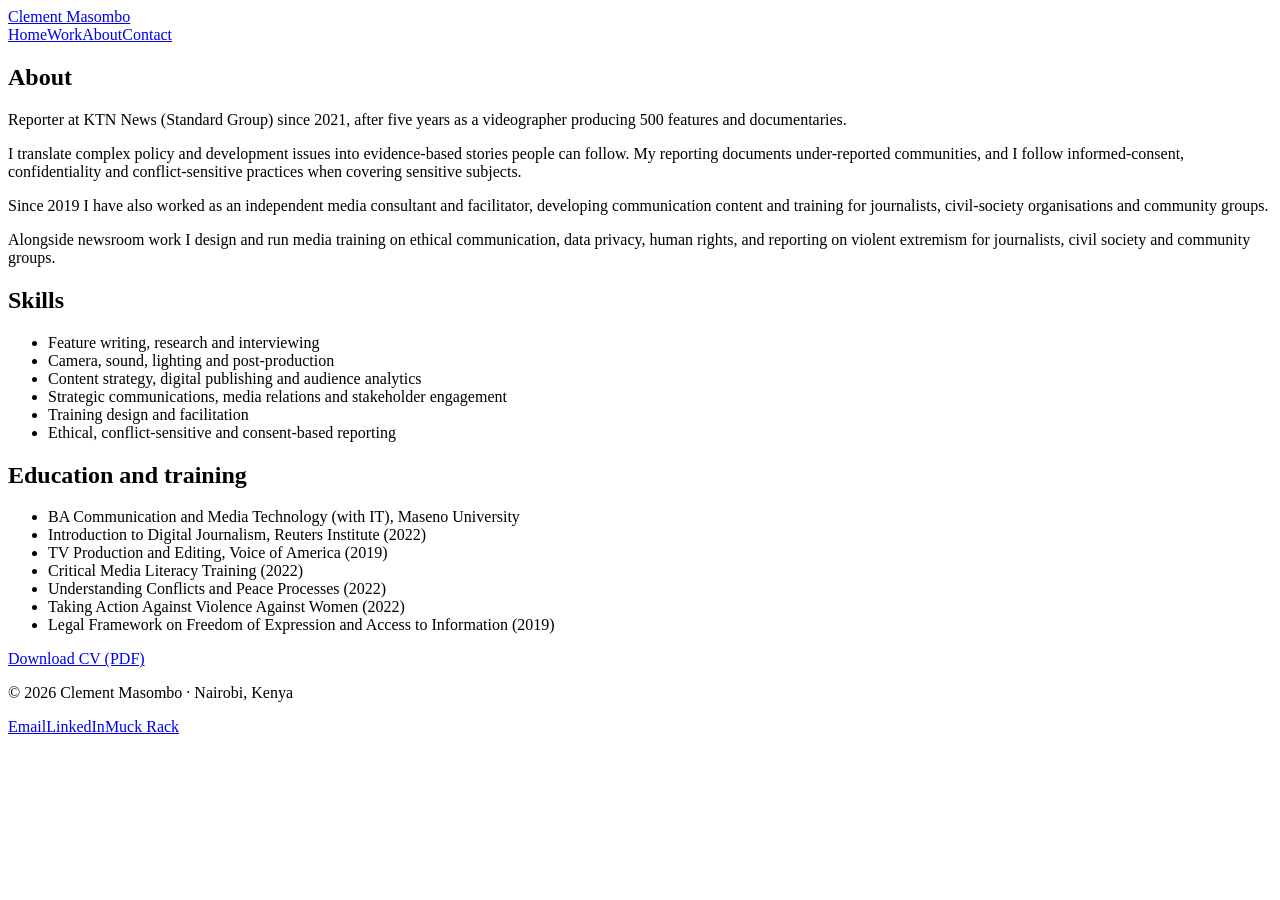
==== about.html @ 9e59a7c8 "Add files via upload" ====
<!DOCTYPE html>
<html lang="en"><head><meta charset="utf-8">
<meta name="viewport" content="width=device-width, initial-scale=1">
<title>About | Clement Masombo</title>
<meta name="description" content="About Clement Masombo: ten years in broadcast journalism, digital storytelling and media training in Kenya.">
<meta property="og:title" content="About | Clement Masombo"><meta property="og:description" content="About Clement Masombo: ten years in broadcast journalism, digital storytelling and media training in Kenya."><meta property="og:type" content="website">
<meta property="og:image" content="images/og-cover.jpg">
<link rel="preconnect" href="https://fonts.googleapis.com"><link rel="preconnect" href="https://fonts.gstatic.com" crossorigin>
<link href="https://fonts.googleapis.com/css2?family=Newsreader:opsz,wght@6..72,500;6..72,600&family=Public+Sans:wght@400;500;600&display=swap" rel="stylesheet">
<link rel="stylesheet" href="css/style.css"></head><body>
<header class="site"><div class="wrap"><a class="logo" href="index.html">Clement Masombo</a>
<nav aria-label="Main"><a href="index.html">Home</a><a href="work.html">Work</a><a href="about.html" aria-current="page">About</a><a href="contact.html">Contact</a></nav></div></header>
<main>
<section class="hero"><div class="wrap"><div class="about">
<div class="portrait"><img src="images/headshot.jpg" alt="Portrait of Clement Masombo" onerror="this.remove()"></div>
<div><h1>About</h1>
<p class="lede">Reporter at KTN News (Standard Group) since 2021, after five years as a videographer producing 500 features and documentaries.</p>
<p>I translate complex policy and development issues into evidence-based stories people can follow. My reporting documents under-reported communities, and I follow informed-consent, confidentiality and conflict-sensitive practices when covering sensitive subjects.</p>
<p>Since 2019 I have also worked as an independent media consultant and facilitator, developing communication content and training for journalists, civil-society organisations and community groups.</p>
<p>Alongside newsroom work I design and run media training on ethical communication, data privacy, human rights, and reporting on violent extremism for journalists, civil society and community groups.</p>
<h2>Skills</h2><ul class="clean"><li>Feature writing, research and interviewing</li><li>Camera, sound, lighting and post-production</li><li>Content strategy, digital publishing and audience analytics</li><li>Strategic communications, media relations and stakeholder engagement</li><li>Training design and facilitation</li><li>Ethical, conflict-sensitive and consent-based reporting</li></ul>
<h2>Education and training</h2><ul class="clean"><li>BA Communication and Media Technology (with IT), Maseno University</li><li>Introduction to Digital Journalism, Reuters Institute (2022)</li><li>TV Production and Editing, Voice of America (2019)</li><li>Critical Media Literacy Training (2022)</li><li>Understanding Conflicts and Peace Processes (2022)</li><li>Taking Action Against Violence Against Women (2022)</li><li>Legal Framework on Freedom of Expression and Access to Information (2019)</li></ul>
<a class="btn" href="docs/Clement_Masombo_CV.pdf">Download CV (PDF)</a></div></div></div></section>
</main>
<footer><div class="wrap"><p>© <span data-year>2026</span> Clement Masombo · Nairobi, Kenya</p>
<a href="mailto:clementmasombo@gmail.com">Email</a><a href="https://linkedin.com/in/clement-masombo-b0570694" rel="noopener">LinkedIn</a><a href="https://muckrack.com/clement-masombo" rel="noopener">Muck Rack</a></div></footer>
<script src="js/main.js"></script></body></html>
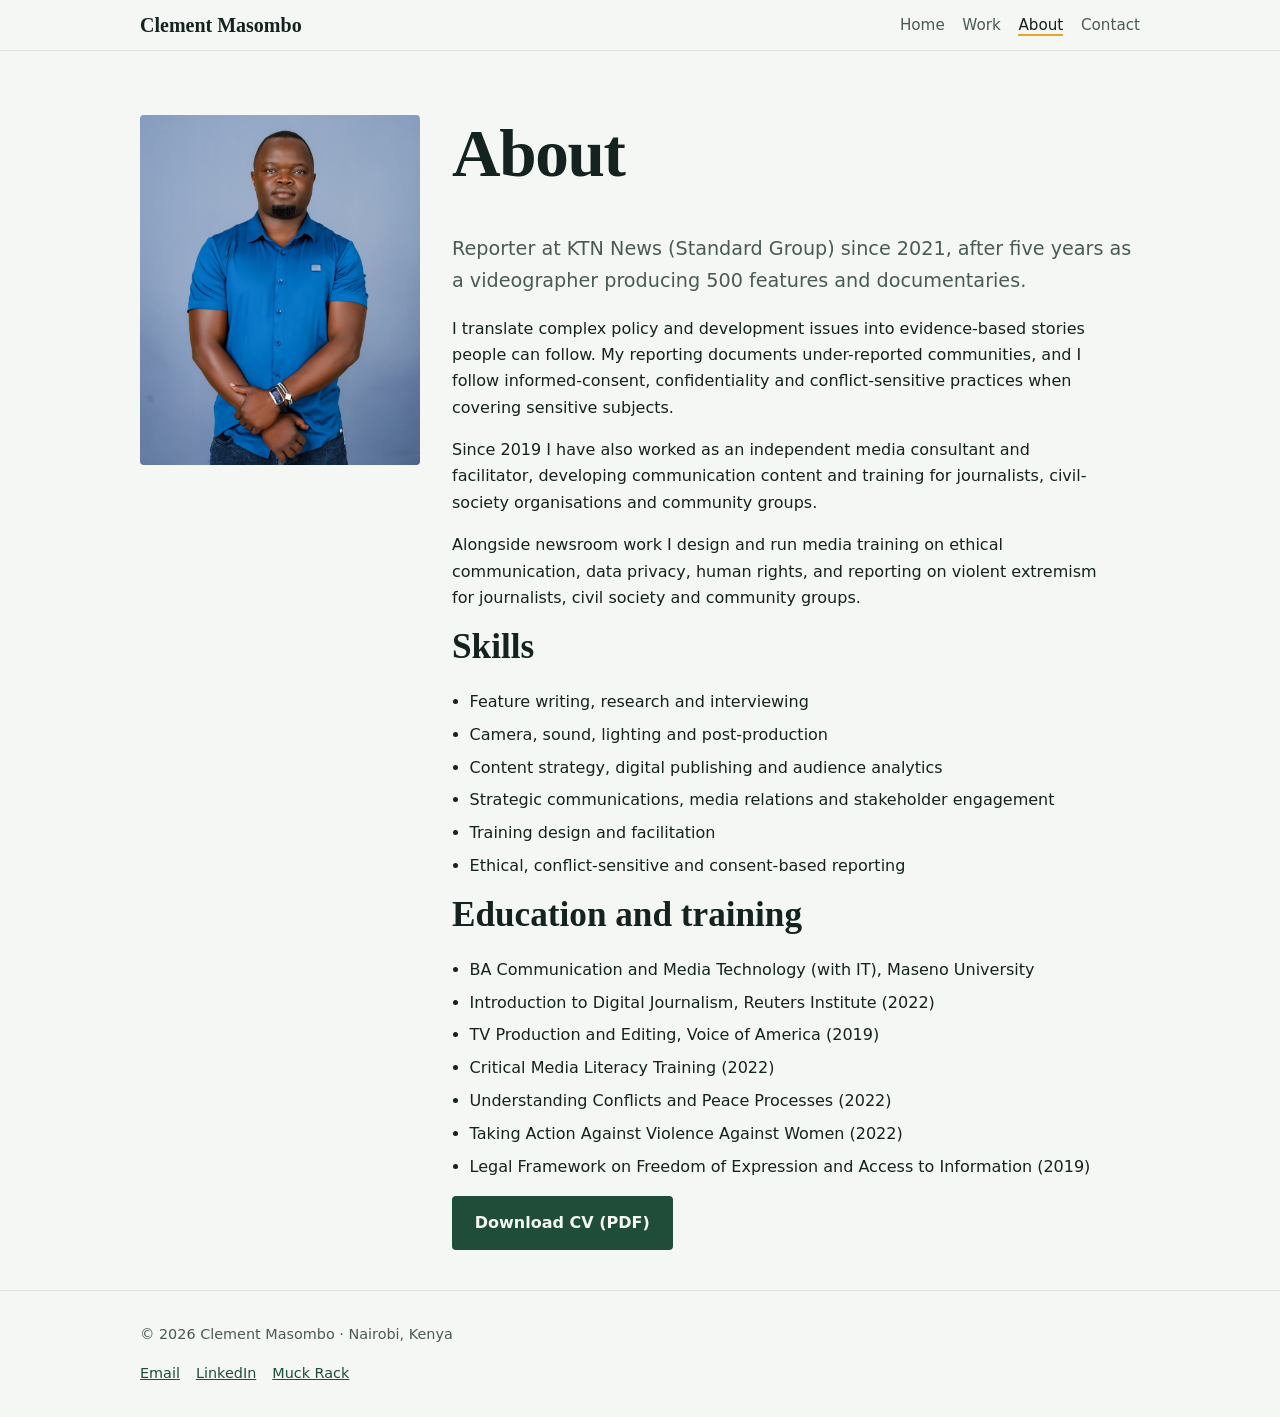
==== commit a3c2aaf1: "Update image paths and stylesheet link in about.html" ====
--- a/about.html
+++ b/about.html
@@ -4,15 +4,15 @@
 <title>About | Clement Masombo</title>
 <meta name="description" content="About Clement Masombo: ten years in broadcast journalism, digital storytelling and media training in Kenya.">
 <meta property="og:title" content="About | Clement Masombo"><meta property="og:description" content="About Clement Masombo: ten years in broadcast journalism, digital storytelling and media training in Kenya."><meta property="og:type" content="website">
-<meta property="og:image" content="images/og-cover.jpg">
+<meta property="og:image" content="og-cover.jpg">
 <link rel="preconnect" href="https://fonts.googleapis.com"><link rel="preconnect" href="https://fonts.gstatic.com" crossorigin>
 <link href="https://fonts.googleapis.com/css2?family=Newsreader:opsz,wght@6..72,500;6..72,600&family=Public+Sans:wght@400;500;600&display=swap" rel="stylesheet">
-<link rel="stylesheet" href="css/style.css"></head><body>
+<link rel="stylesheet" href="style.css"></head><body>
 <header class="site"><div class="wrap"><a class="logo" href="index.html">Clement Masombo</a>
 <nav aria-label="Main"><a href="index.html">Home</a><a href="work.html">Work</a><a href="about.html" aria-current="page">About</a><a href="contact.html">Contact</a></nav></div></header>
 <main>
 <section class="hero"><div class="wrap"><div class="about">
-<div class="portrait"><img src="images/headshot.jpg" alt="Portrait of Clement Masombo" onerror="this.remove()"></div>
+<div class="portrait"><img src="headshot.jpg" alt="Portrait of Clement Masombo" onerror="this.remove()"></div>
 <div><h1>About</h1>
 <p class="lede">Reporter at KTN News (Standard Group) since 2021, after five years as a videographer producing 500 features and documentaries.</p>
 <p>I translate complex policy and development issues into evidence-based stories people can follow. My reporting documents under-reported communities, and I follow informed-consent, confidentiality and conflict-sensitive practices when covering sensitive subjects.</p>
@@ -20,8 +20,8 @@
 <p>Alongside newsroom work I design and run media training on ethical communication, data privacy, human rights, and reporting on violent extremism for journalists, civil society and community groups.</p>
 <h2>Skills</h2><ul class="clean"><li>Feature writing, research and interviewing</li><li>Camera, sound, lighting and post-production</li><li>Content strategy, digital publishing and audience analytics</li><li>Strategic communications, media relations and stakeholder engagement</li><li>Training design and facilitation</li><li>Ethical, conflict-sensitive and consent-based reporting</li></ul>
 <h2>Education and training</h2><ul class="clean"><li>BA Communication and Media Technology (with IT), Maseno University</li><li>Introduction to Digital Journalism, Reuters Institute (2022)</li><li>TV Production and Editing, Voice of America (2019)</li><li>Critical Media Literacy Training (2022)</li><li>Understanding Conflicts and Peace Processes (2022)</li><li>Taking Action Against Violence Against Women (2022)</li><li>Legal Framework on Freedom of Expression and Access to Information (2019)</li></ul>
-<a class="btn" href="docs/Clement_Masombo_CV.pdf">Download CV (PDF)</a></div></div></div></section>
+<a class="btn" href="Clement_Masombo_CV.pdf">Download CV (PDF)</a></div></div></div></section>
 </main>
 <footer><div class="wrap"><p>© <span data-year>2026</span> Clement Masombo · Nairobi, Kenya</p>
 <a href="mailto:clementmasombo@gmail.com">Email</a><a href="https://linkedin.com/in/clement-masombo-b0570694" rel="noopener">LinkedIn</a><a href="https://muckrack.com/clement-masombo" rel="noopener">Muck Rack</a></div></footer>
-<script src="js/main.js"></script></body></html>
+<script src="main.js"></script></body></html>
--- a/style.css
+++ b/style.css
@@ -0,0 +1,44 @@
+:root{--ink:#14231F;--paper:#F4F7F3;--forest:#1F4D3A;--mist:#DCE6DF;--sun:#E3A82B;--muted:#4A5B54;--serif:"Newsreader",Georgia,serif;--sans:"Public Sans",system-ui,sans-serif}
+@media(prefers-color-scheme:dark){:root{--ink:#EAF0EC;--paper:#0F1B17;--forest:#7FC3A0;--mist:#1B2B25;--muted:#A5B5AD}.btn{color:#0F1B17}.btn.alt{color:var(--forest)}.filters button[aria-pressed=true]{color:#0F1B17}}
+*{box-sizing:border-box}html{scroll-behavior:smooth}
+body{margin:0;background:var(--paper);color:var(--ink);font:1rem/1.65 var(--sans)}
+img{max-width:100%;display:block}a{color:var(--forest)}
+a:focus-visible,button:focus-visible,input:focus-visible,textarea:focus-visible{outline:3px solid var(--sun);outline-offset:2px}
+.wrap{max-width:1040px;margin:0 auto;padding:0 1.25rem}
+header.site{position:sticky;top:0;background:var(--paper);border-bottom:1px solid var(--mist);z-index:5}
+header.site .wrap{display:flex;flex-wrap:wrap;align-items:center;justify-content:space-between;gap:.25rem 1.5rem;padding-top:.75rem;padding-bottom:.75rem}
+.logo{font:600 1.25rem var(--serif);text-decoration:none;color:var(--ink)}
+nav a{margin-right:1.1rem;text-decoration:none;color:var(--muted);font-weight:500;font-size:.95rem}
+nav a:last-child{margin-right:0}nav a[aria-current],nav a:hover{color:var(--ink);box-shadow:0 2px 0 var(--sun)}
+h1,h2,h3{font-family:var(--serif);line-height:1.15;font-weight:600;margin:0 0 .6em}
+h1{font-size:clamp(2.2rem,6.5vw,4.2rem);letter-spacing:-.02em;max-width:18ch}
+h2{font-size:clamp(1.6rem,4vw,2.2rem)}h3{font-size:1.3rem}
+p{max-width:65ch;margin:0 0 1em}.lede{font-size:1.2rem;color:var(--muted)}
+section{padding:3.5rem 0}.hero{padding:4rem 0 2.5rem}
+.btn{display:inline-block;padding:.75rem 1.3rem;border-radius:4px;font-weight:600;text-decoration:none;border:2px solid var(--forest);background:var(--forest);color:var(--paper);cursor:pointer;font-size:1rem;font-family:inherit}
+.btn.alt{background:transparent;color:var(--forest)}.btn+.btn{margin-left:.5rem}
+.award{display:inline-block;background:var(--sun);color:#14231F;font-weight:600;font-size:.9rem;padding:.35rem .8rem;border-radius:99px;margin-bottom:1.2rem}
+.feature{display:grid;gap:2rem;background:var(--mist);padding:1.5rem;border-radius:6px}
+@media(min-width:800px){.feature{grid-template-columns:1.3fr 1fr;align-items:center;padding:2rem}}
+.video{position:relative;aspect-ratio:16/9;background:#14231F;border-radius:4px;overflow:hidden}
+.video iframe,.video img{position:absolute;inset:0;width:100%;height:100%;border:0;object-fit:cover}
+.grid{display:grid;gap:1.5rem;grid-template-columns:repeat(auto-fill,minmax(270px,1fr))}
+.card{border-top:3px solid var(--forest);padding-top:.9rem}
+.thumb{position:relative;aspect-ratio:16/10;background:var(--mist);margin-bottom:.9rem;border-radius:4px;overflow:hidden}
+.thumb video,.thumb img{width:100%;height:100%;object-fit:cover}
+.meta{font-size:.88rem;color:var(--muted);margin-bottom:.4rem}
+.cols{display:grid;gap:2rem;grid-template-columns:repeat(auto-fit,minmax(240px,1fr))}
+.filters{display:flex;flex-wrap:wrap;gap:.5rem;margin-bottom:2rem}
+.filters button{padding:.45rem .95rem;border:1px solid var(--forest);background:transparent;color:var(--forest);border-radius:99px;font:500 .95rem var(--sans);cursor:pointer}
+.filters button[aria-pressed=true]{background:var(--forest);color:var(--paper)}
+[hidden]{display:none!important}
+.about{display:grid;gap:2rem}@media(min-width:800px){.about{grid-template-columns:280px 1fr}}
+.portrait{aspect-ratio:4/5;background:var(--mist);border-radius:4px;overflow:hidden}.portrait img{width:100%;height:100%;object-fit:cover;object-position:50% 15%}
+ul.clean{padding-left:1.1rem}ul.clean li{margin-bottom:.4rem}
+label{display:block;font-weight:600;margin:1rem 0 .3rem}
+input,textarea{width:100%;padding:.7rem;border:1px solid var(--muted);border-radius:4px;background:var(--paper);color:var(--ink);font:inherit}
+form{max-width:560px}.status{margin-top:1rem;font-weight:600}
+footer{border-top:1px solid var(--mist);padding:2rem 0;color:var(--muted);font-size:.9rem}
+footer a{margin-right:1rem}
+.note{background:var(--sun);color:#14231F;padding:.1rem .4rem;border-radius:3px;font-size:.85em}
+@media(prefers-reduced-motion:reduce){html{scroll-behavior:auto}}
